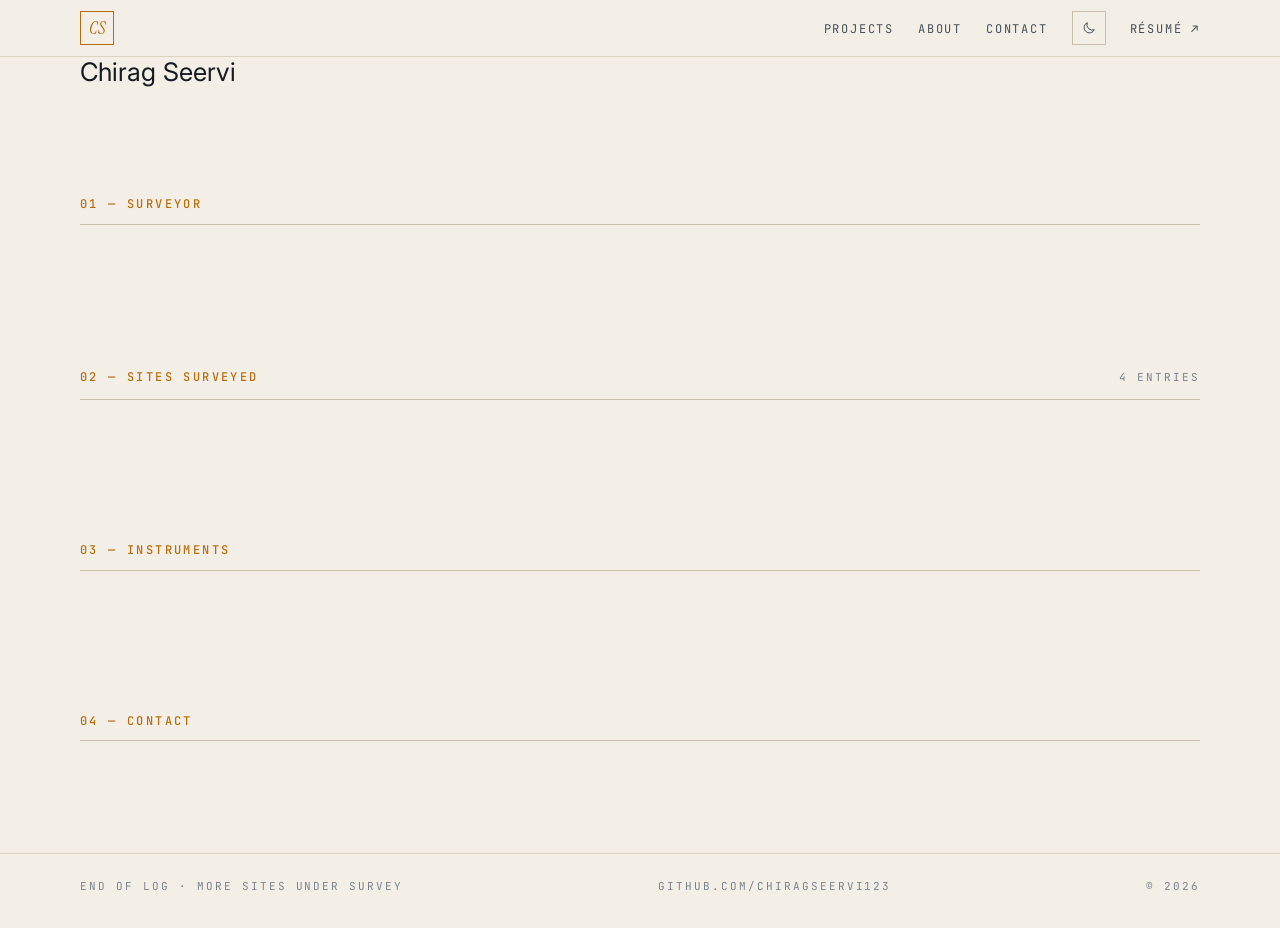
==== index.html @ 1f9a10a8 "Stage 1: skeleton, tokens, top bar and footer Folder structure, Survey Log colour tokens with light/" ====
<!doctype html>
<html lang="en">
<head>
  <meta charset="utf-8">
  <meta name="viewport" content="width=device-width, initial-scale=1">
  <title>Chirag Seervi — Survey Log</title>
  <meta name="description" content="Chirag Seervi, BTech CSE (Data Science) student in Jodhpur. Four projects in data, simulation and full-stack web.">

  <script>
    // Pick the theme before the page draws: saved choice, else the system setting.
    (function () {
      var theme = null;
      try { theme = localStorage.getItem("theme"); } catch (e) {}
      if (theme !== "light" && theme !== "dark") {
        theme = window.matchMedia("(prefers-color-scheme: light)").matches ? "light" : "dark";
      }
      document.documentElement.setAttribute("data-theme", theme);
      document.documentElement.classList.add("js");
    })();
  </script>

  <link rel="preconnect" href="https://fonts.googleapis.com">
  <link rel="preconnect" href="https://fonts.gstatic.com" crossorigin>
  <link rel="stylesheet" href="https://fonts.googleapis.com/css2?family=Instrument+Serif:ital@0;1&family=Inter:wght@400;500&family=JetBrains+Mono:wght@400;500&display=swap">
  <link rel="stylesheet" href="css/main.css">
</head>
<body id="top">
  <a class="skip-link" href="#main">Skip to content</a>

  <header class="topbar">
    <div class="wrap topbar-inner">
      <a class="monogram" href="#top" aria-label="Chirag Seervi, back to top">CS</a>
      <button class="menu-btn" type="button" aria-expanded="false" aria-controls="site-nav">Menu</button>
      <nav id="site-nav" class="site-nav" aria-label="Main">
        <ul>
          <li><a href="#projects">Projects</a></li>
          <li><a href="#about">About</a></li>
          <li><a href="#contact">Contact</a></li>
          <li>
            <button class="theme-toggle" type="button" aria-label="Switch theme">
              <svg class="icon-sun" viewBox="0 0 24 24" fill="none" stroke="currentColor" stroke-width="1.5" aria-hidden="true">
                <circle cx="12" cy="12" r="4"/>
                <path d="M12 2v2M12 20v2M2 12h2M20 12h2M4.9 4.9l1.4 1.4M17.7 17.7l1.4 1.4M4.9 19.1l1.4-1.4M17.7 6.3l1.4-1.4"/>
              </svg>
              <svg class="icon-moon" viewBox="0 0 24 24" fill="none" stroke="currentColor" stroke-width="1.5" aria-hidden="true">
                <path d="M20 14.5A8 8 0 0 1 9.5 4a8 8 0 1 0 10.5 10.5z"/>
              </svg>
            </button>
          </li>
          <li><a href="assets/resume_chirag.pdf">Résumé ↗</a></li>
        </ul>
      </nav>
    </div>
  </header>

  <main id="main">
    <section class="hero" aria-label="Introduction">
      <div class="wrap">
        <h1>Chirag Seervi</h1>
      </div>
    </section>

    <section id="about" class="section">
      <div class="wrap">
        <div class="section-head"><h2>01 — Surveyor</h2></div>
      </div>
    </section>

    <section id="projects" class="section">
      <div class="wrap">
        <div class="section-head"><h2>02 — Sites Surveyed</h2><span class="label">4 entries</span></div>
      </div>
    </section>

    <section id="skills" class="section">
      <div class="wrap">
        <div class="section-head"><h2>03 — Instruments</h2></div>
      </div>
    </section>

    <section id="contact" class="section">
      <div class="wrap">
        <div class="section-head"><h2>04 — Contact</h2></div>
      </div>
    </section>
  </main>

  <footer class="site-footer">
    <div class="wrap footer-inner">
      <span class="label">End of log · More sites under survey</span>
      <a class="label" href="https://github.com/ChiragSeervi123">github.com/ChiragSeervi123</a>
      <span class="label">© <span class="year">2026</span></span>
    </div>
  </footer>

  <script src="js/main.js"></script>
</body>
</html>
---- css/main.css ----
/* =========================================================
   Portfolio — Chirag Seervi
   "Survey Log" theme. One stylesheet for every page.
   ========================================================= */

/* ---------- 1. Tokens ---------- */

/* Dark is the default theme. */
:root {
  --bg:        #0a0e13;
  --surface:   #0d1218;
  --surface-2: #121a23;
  --line:      #1d2733;
  --line-2:    #253140;
  --text:      #f2ede4;
  --text-2:    #a9b4c0;
  --muted:     #5b6b7c;
  --accent:    #e8a33d;   /* amber */
  --ok:        #5fd38d;   /* status green, used sparingly */
  --todo:      #c2410c;   /* placeholder outline colour */

  --serif: "Instrument Serif", Georgia, serif;
  --sans:  "Inter", system-ui, -apple-system, "Segoe UI", sans-serif;
  --mono:  "JetBrains Mono", ui-monospace, Consolas, monospace;

  --max:     1120px;  /* widest content */
  --column:  760px;   /* reading column on case-study pages */
  --gutter:  16px;    /* side padding on phones */
  --section: 64px;    /* space between sections on phones */
  --bar-h:   56px;    /* height of the top bar */

  --fast: 150ms ease-out;
  --slow: 300ms ease-out;
}

[data-theme="light"] {
  --bg:        #f4efe6;
  --surface:   #fbf8f2;
  --surface-2: #efe8dc;
  --line:      #ddd3c3;
  --line-2:    #cbbfac;
  --text:      #161b21;
  --text-2:    #46505b;
  --muted:     #7a838d;
  --accent:    #b86e0f;
  --ok:        #1f8a4c;
  --todo:      #c2410c;
}

/* With JavaScript off there is no data-theme attribute,
   so follow the system setting instead. */
@media (prefers-color-scheme: light) {
  :root:not([data-theme]) {
    --bg:        #f4efe6;
    --surface:   #fbf8f2;
    --surface-2: #efe8dc;
    --line:      #ddd3c3;
    --line-2:    #cbbfac;
    --text:      #161b21;
    --text-2:    #46505b;
    --muted:     #7a838d;
    --accent:    #b86e0f;
    --ok:        #1f8a4c;
  }
}

@media (min-width: 720px) {
  :root {
    --gutter:  24px;
    --section: 112px;
  }
}

/* ---------- 2. Base ---------- */

*,
*::before,
*::after {
  box-sizing: border-box;
}

html {
  scroll-behavior: smooth;
  scroll-padding-top: calc(var(--bar-h) + 16px); /* anchors land below the sticky bar */
  -webkit-text-size-adjust: 100%;
}

body {
  margin: 0;
  background: var(--bg);
  color: var(--text);
  font-family: var(--sans);
  font-size: 16px;
  line-height: 1.6;
  overflow-x: hidden;
}

@media (min-width: 720px) {
  body { font-size: 17px; }
}

img,
svg {
  max-width: 100%;
}

h1, h2, h3 {
  margin: 0;
  font-weight: 400;
  line-height: 1.15;
}

p {
  margin: 0 0 1em;
}

a {
  color: var(--text);
  text-decoration-color: var(--accent);
  text-underline-offset: 3px;
  transition: color var(--fast);
}

a:hover {
  color: var(--accent);
}

button {
  font: inherit;
  color: inherit;
  cursor: pointer;
}

/* One visible amber focus ring for everything you can Tab to. */
:focus-visible {
  outline: 2px solid var(--accent);
  outline-offset: 3px;
}

.skip-link {
  position: absolute;
  left: var(--gutter);
  top: -100px;
  z-index: 100;
  padding: 8px 12px;
  background: var(--accent);
  color: var(--bg);
  font-family: var(--mono);
  font-size: 12px;
  text-transform: uppercase;
  letter-spacing: 0.15em;
  text-decoration: none;
}

.skip-link:focus {
  top: 8px;
}

.wrap {
  max-width: calc(var(--max) + 2 * var(--gutter));
  margin: 0 auto;
  padding: 0 var(--gutter);
}

/* Small uppercase mono text used for labels, numbers and tech lines. */
.label {
  font-family: var(--mono);
  font-size: 11px;
  font-weight: 400;
  text-transform: uppercase;
  letter-spacing: 0.18em;
  color: var(--muted);
}

/* ---------- 3. Sections ---------- */

.section {
  padding: var(--section) 0 0;
}

.section-head {
  display: flex;
  justify-content: space-between;
  align-items: baseline;
  gap: 16px;
  margin-bottom: 32px;
  padding-bottom: 12px;
  border-bottom: 1px solid var(--line-2);
}

.section-head h2 {
  font-family: var(--mono);
  font-size: 12px;
  font-weight: 500;
  text-transform: uppercase;
  letter-spacing: 0.2em;
  color: var(--accent);
}

/* ---------- 4. Top bar ---------- */

.topbar {
  position: sticky;
  top: 0;
  z-index: 50;
  background: var(--bg);
  border-bottom: 1px solid var(--line);
}

.topbar-inner {
  display: flex;
  align-items: center;
  justify-content: space-between;
  height: var(--bar-h);
}

.monogram {
  display: inline-grid;
  place-items: center;
  width: 34px;
  height: 34px;
  border: 1px solid var(--accent);
  font-family: var(--serif);
  font-style: italic;
  font-size: 18px;
  color: var(--accent);
  text-decoration: none;
}

.site-nav ul {
  display: flex;
  align-items: center;
  gap: 24px;
  margin: 0;
  padding: 0;
  list-style: none;
}

.site-nav a {
  font-family: var(--mono);
  font-size: 12px;
  text-transform: uppercase;
  letter-spacing: 0.15em;
  color: var(--text-2);
  text-decoration: none;
}

.site-nav a:hover,
.site-nav a.is-active {
  color: var(--accent);
}

.theme-toggle {
  display: grid;
  place-items: center;
  width: 34px;
  height: 34px;
  padding: 0;
  background: none;
  border: 1px solid var(--line-2);
  color: var(--text-2);
  transition: border-color var(--fast), color var(--fast);
}

.theme-toggle:hover {
  border-color: var(--accent);
  color: var(--accent);
}

.theme-toggle svg {
  width: 16px;
  height: 16px;
}

/* Show the sun in dark mode (click for light) and the moon in light mode. */
.icon-moon,
[data-theme="light"] .icon-sun {
  display: none;
}

[data-theme="light"] .icon-moon {
  display: block;
}

/* The toggle needs JavaScript, so hide it when JavaScript is off. */
html:not(.js) .theme-toggle {
  display: none;
}

.menu-btn {
  display: none;
  padding: 6px 12px;
  background: none;
  border: 1px solid var(--line-2);
  font-family: var(--mono);
  font-size: 12px;
  text-transform: uppercase;
  letter-spacing: 0.15em;
}

/* Below 720px the nav collapses behind the menu button (only when JS can open it). */
@media (max-width: 719px) {
  .js .menu-btn {
    display: block;
  }

  .js .site-nav {
    display: none;
    position: absolute;
    top: var(--bar-h);
    left: 0;
    right: 0;
    background: var(--bg);
    border-bottom: 1px solid var(--line-2);
  }

  .js .site-nav.is-open {
    display: block;
  }

  .js .site-nav ul {
    flex-direction: column;
    align-items: flex-start;
    gap: 0;
    padding: 8px var(--gutter) 16px;
  }

  .js .site-nav li {
    width: 100%;
    padding: 10px 0;
    border-bottom: 1px solid var(--line);
  }

  .js .site-nav li:last-child {
    border-bottom: 0;
  }

  /* Without JS the links simply wrap onto the bar. */
  html:not(.js) .topbar-inner {
    height: auto;
    flex-wrap: wrap;
    gap: 8px;
    padding-top: 10px;
    padding-bottom: 10px;
  }

  html:not(.js) .site-nav ul {
    flex-wrap: wrap;
    gap: 8px 16px;
  }
}

/* ---------- 5. Footer ---------- */

.site-footer {
  margin-top: var(--section);
  border-top: 1px solid var(--line);
}

.footer-inner {
  display: flex;
  flex-wrap: wrap;
  justify-content: space-between;
  gap: 8px 24px;
  padding-top: 24px;
  padding-bottom: 32px;
}

.footer-inner a {
  text-decoration: none;
}

.footer-inner a:hover {
  color: var(--accent);
}
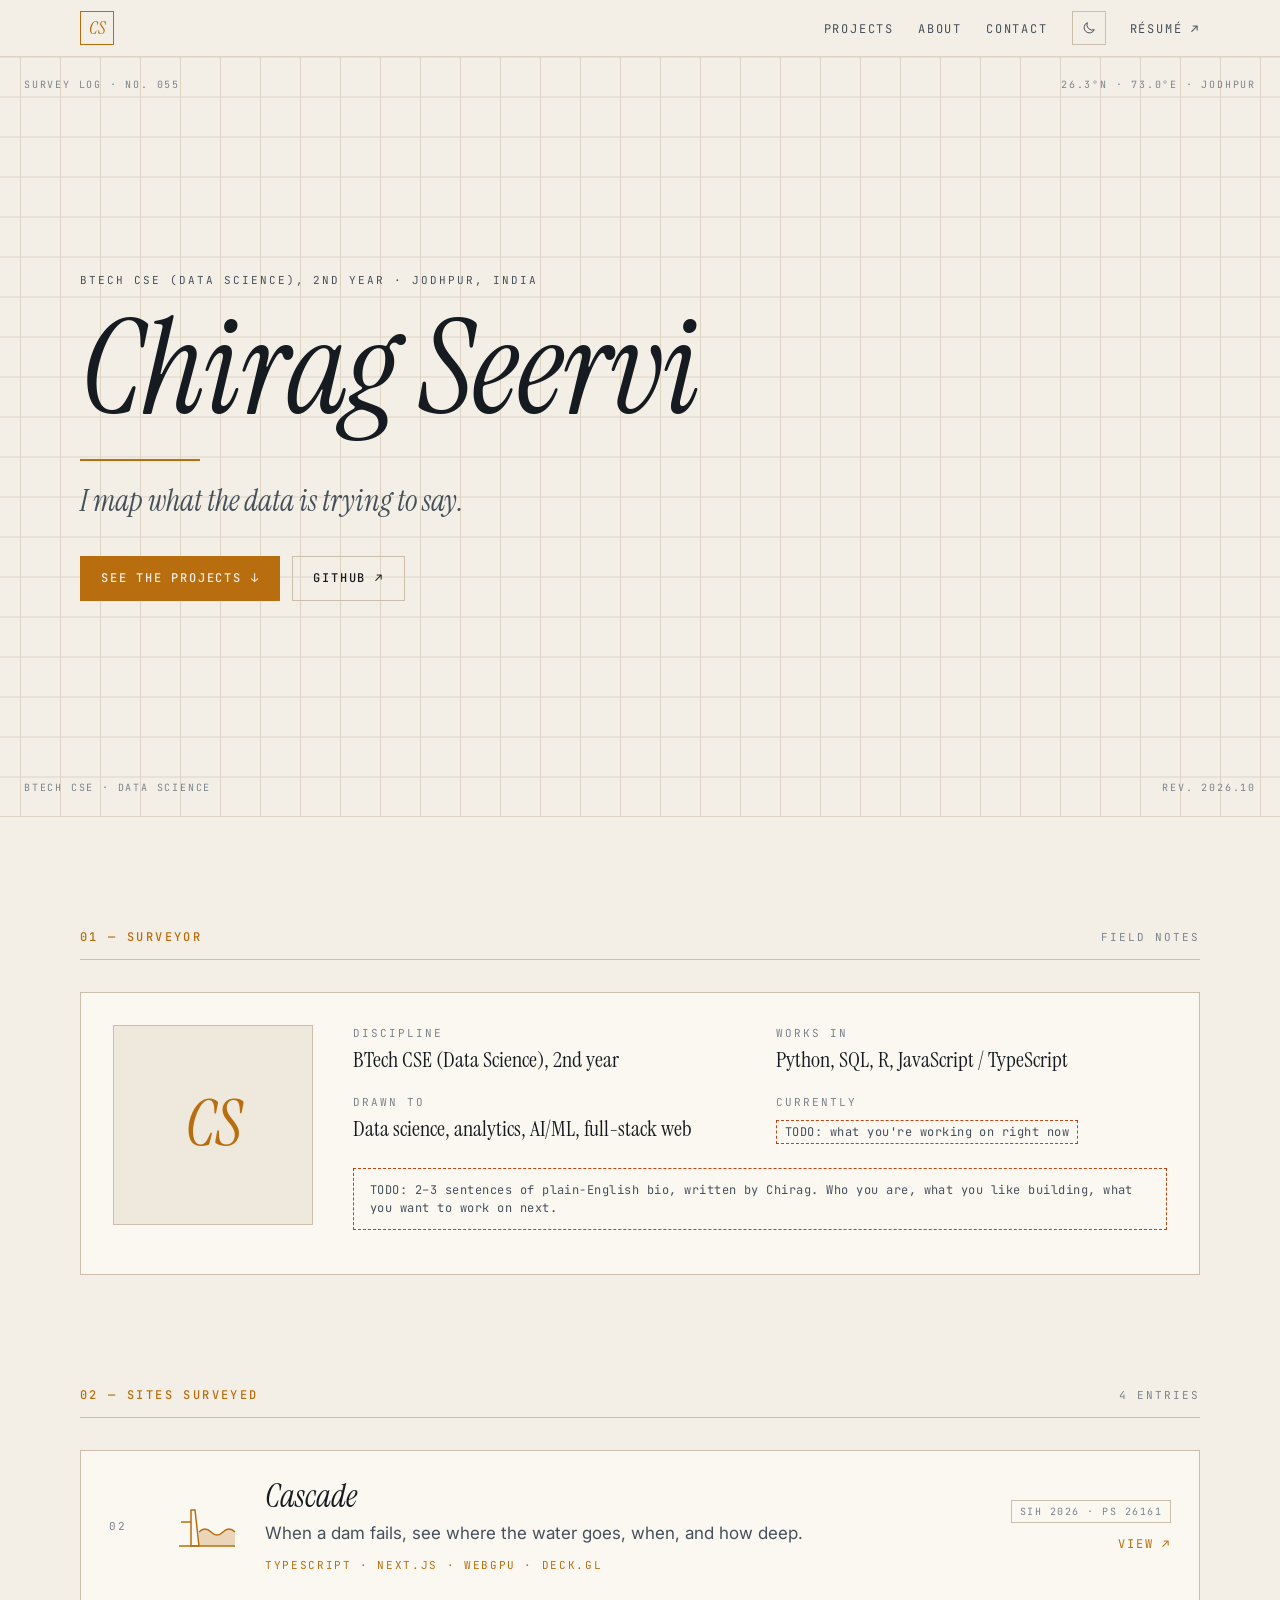
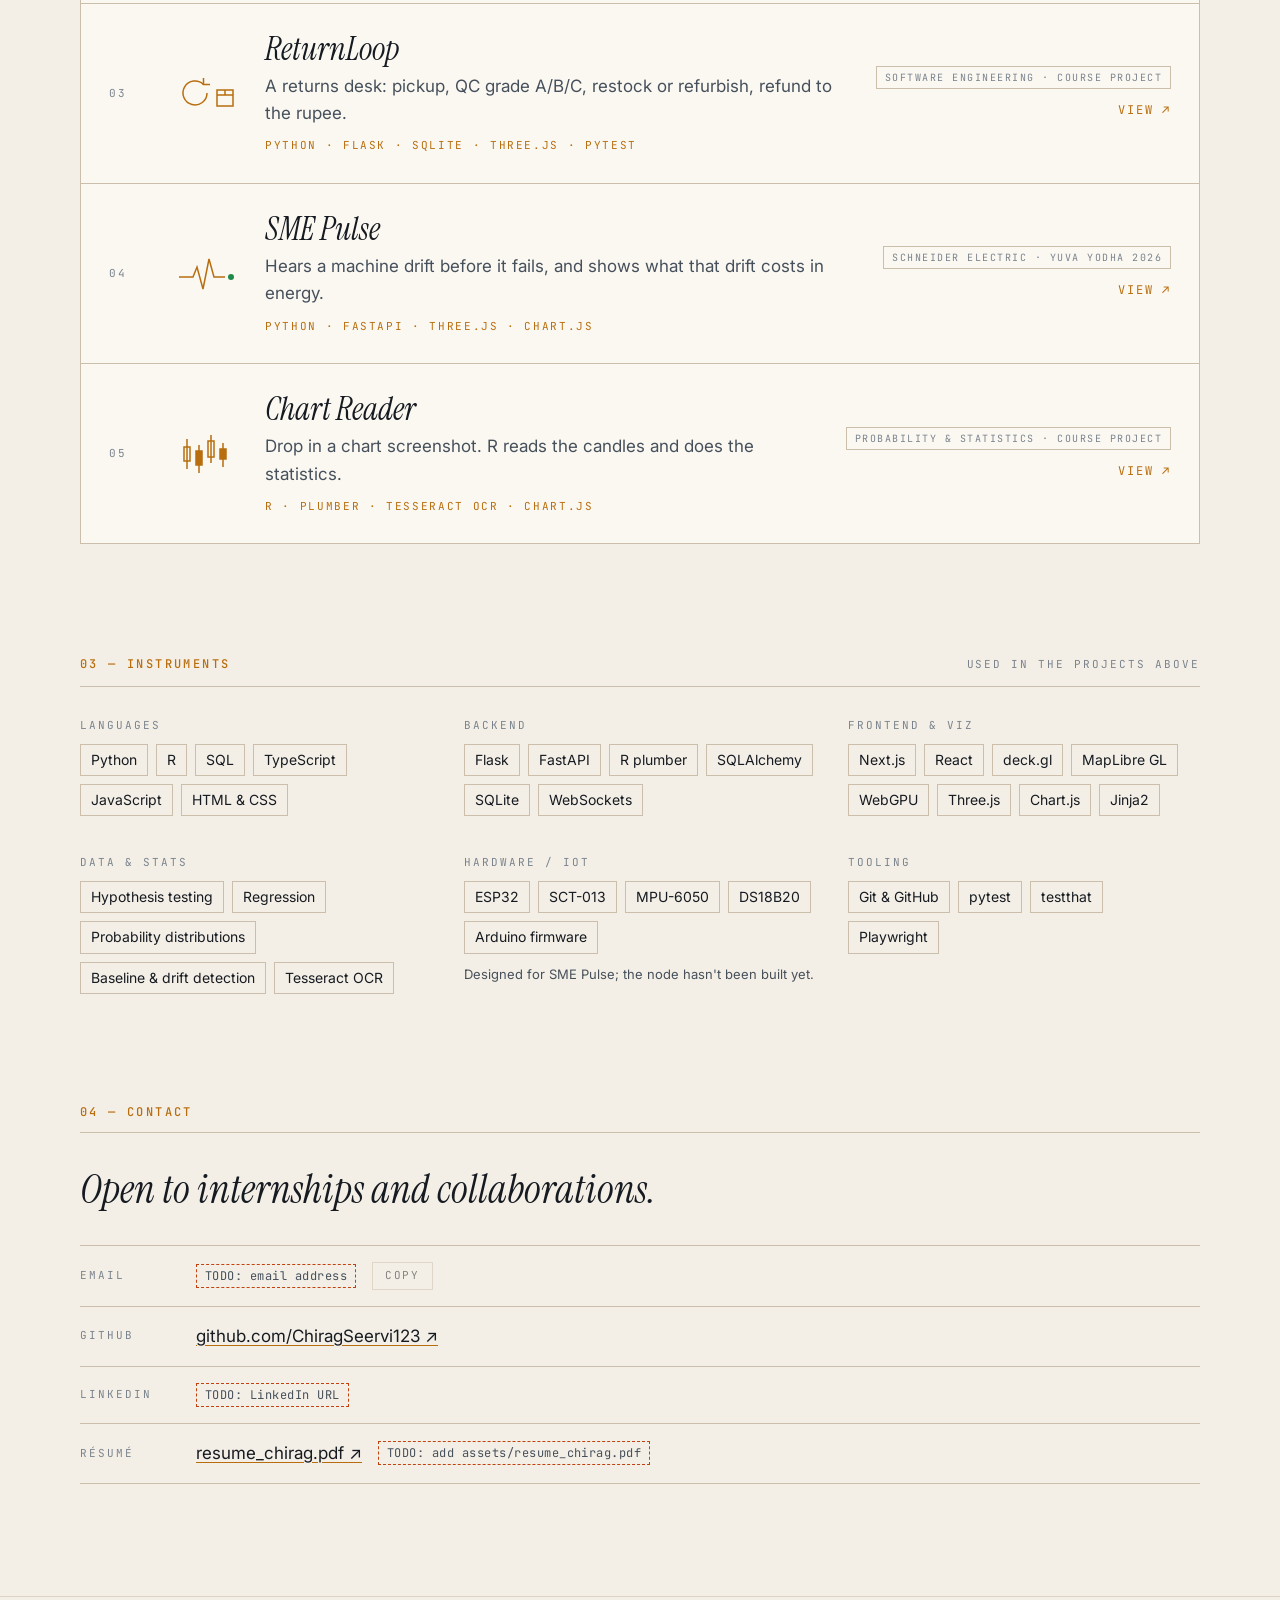
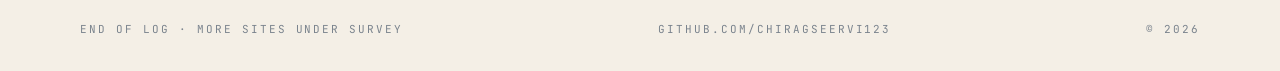
==== commit 308c1b02: "Stage 2: home page content Static hero with corner labels, field-notes About card, four project card" ====
--- a/index.html
+++ b/index.html
@@ -54,33 +54,247 @@
   </header>
 
   <main id="main">
-    <section class="hero" aria-label="Introduction">
-      <div class="wrap">
-        <h1>Chirag Seervi</h1>
-      </div>
-    </section>
-
+    <!-- ===== Hero ===== -->
+    <section class="hero" aria-labelledby="hero-name">
+      <span class="hero-corner hero-tl label" aria-hidden="true">Survey log · No. 055</span>
+      <span class="hero-corner hero-tr label" aria-hidden="true">26.3°N · 73.0°E · Jodhpur</span>
+      <span class="hero-corner hero-bl label" aria-hidden="true">BTech CSE · Data Science</span>
+      <span class="hero-corner hero-br label" aria-hidden="true">Rev. 2026.10</span>
+
+      <div class="wrap hero-inner">
+        <p class="hero-role">BTech CSE (Data Science), 2nd year · Jodhpur, India</p>
+        <h1 id="hero-name" class="hero-name">Chirag Seervi</h1>
+        <span class="hero-rule" aria-hidden="true"></span>
+        <p class="hero-tagline">I map what the data is trying to say.</p>
+        <div class="hero-actions">
+          <a class="btn btn-primary" href="#projects">See the projects ↓</a>
+          <a class="btn btn-ghost" href="https://github.com/ChiragSeervi123">GitHub ↗</a>
+        </div>
+      </div>
+    </section>
+
+    <!-- ===== 01 About ===== -->
     <section id="about" class="section">
       <div class="wrap">
-        <div class="section-head"><h2>01 — Surveyor</h2></div>
-      </div>
-    </section>
-
+        <div class="section-head"><h2>01 — Surveyor</h2><span class="label">Field notes</span></div>
+
+        <div class="fieldnotes">
+          <div class="portrait">
+            <!-- To use a photo: save it as assets/photo.jpg and replace the line below with
+                 <img src="assets/photo.jpg" alt="Chirag Seervi" width="400" height="400"> -->
+            <span class="portrait-mono" aria-hidden="true">CS</span>
+          </div>
+
+          <div class="fieldnotes-body">
+            <dl class="fields">
+              <div class="field">
+                <dt class="label">Discipline</dt>
+                <dd>BTech CSE (Data Science), 2nd year</dd>
+              </div>
+              <div class="field">
+                <dt class="label">Works in</dt>
+                <dd>Python, SQL, R, JavaScript / TypeScript</dd>
+              </div>
+              <div class="field">
+                <dt class="label">Drawn to</dt>
+                <dd>Data science, analytics, AI/ML, full-stack web</dd>
+              </div>
+              <div class="field">
+                <dt class="label">Currently</dt>
+                <dd><span class="todo" data-todo="home: currently">TODO: what you're working on right now</span></dd>
+              </div>
+            </dl>
+
+            <p class="todo todo-block" data-todo="home: bio">TODO: 2–3 sentences of plain-English bio, written by Chirag. Who you are, what you like building, what you want to work on next.</p>
+          </div>
+        </div>
+      </div>
+    </section>
+
+    <!-- ===== 02 Projects ===== -->
     <section id="projects" class="section">
       <div class="wrap">
         <div class="section-head"><h2>02 — Sites Surveyed</h2><span class="label">4 entries</span></div>
-      </div>
-    </section>
-
+
+        <ol class="cards">
+          <li>
+            <a class="card" href="projects/cascade.html">
+              <span class="card-no label">02</span>
+              <span class="card-glyph" aria-hidden="true">
+                <!-- Dam wall with water flowing right -->
+                <svg viewBox="0 0 60 50" fill="none" stroke="currentColor" stroke-width="1.5">
+                  <path class="draw" pathLength="1" d="M4 20 H14"/>
+                  <path class="draw" pathLength="1" d="M14 8 L18 8 L22 44 L14 44 Z"/>
+                  <path class="water" d="M22 30 Q28 24 34 30 T46 30 T58 30 V44 H22 Z"/>
+                  <path class="draw" pathLength="1" d="M22 30 Q28 24 34 30 T46 30 T58 30"/>
+                  <path class="draw" pathLength="1" d="M2 44 H58"/>
+                </svg>
+              </span>
+              <span class="card-body">
+                <h3 class="card-name">Cascade</h3>
+                <span class="card-line">When a dam fails, see where the water goes, when, and how deep.</span>
+                <span class="card-tech">TypeScript · Next.js · WebGPU · deck.gl</span>
+              </span>
+              <span class="card-meta">
+                <span class="badge">SIH 2026 · PS 26161</span>
+                <span class="card-view">View <span class="arrow">↗</span></span>
+              </span>
+            </a>
+          </li>
+
+          <li>
+            <a class="card" href="projects/returnloop.html">
+              <span class="card-no label">03</span>
+              <span class="card-glyph" aria-hidden="true">
+                <!-- Circular return arrow next to a small box -->
+                <svg viewBox="0 0 60 50" fill="none" stroke="currentColor" stroke-width="1.5">
+                  <path class="draw" pathLength="1" d="M30 25 A12 12 0 1 1 26.5 16.5"/>
+                  <path class="draw" pathLength="1" d="M26.5 10 V16.5 H33"/>
+                  <path class="draw" pathLength="1" d="M40 22 H56 V38 H40 Z"/>
+                  <path class="draw" pathLength="1" d="M40 27 H56 M48 22 V27"/>
+                </svg>
+              </span>
+              <span class="card-body">
+                <h3 class="card-name">ReturnLoop</h3>
+                <span class="card-line">A returns desk: pickup, QC grade A/B/C, restock or refurbish, refund to the rupee.</span>
+                <span class="card-tech">Python · Flask · SQLite · Three.js · pytest</span>
+              </span>
+              <span class="card-meta">
+                <span class="badge">Software Engineering · Course project</span>
+                <span class="card-view">View <span class="arrow">↗</span></span>
+              </span>
+            </a>
+          </li>
+
+          <li>
+            <a class="card" href="projects/sme-pulse.html">
+              <span class="card-no label">04</span>
+              <span class="card-glyph" aria-hidden="true">
+                <!-- Heartbeat line with a small green dot -->
+                <svg viewBox="0 0 60 50" fill="none" stroke="currentColor" stroke-width="1.5">
+                  <path class="draw" pathLength="1" d="M2 28 H16 L20 18 L26 40 L32 10 L37 28 H48"/>
+                  <circle class="dot-ok" cx="54" cy="28" r="3"/>
+                </svg>
+              </span>
+              <span class="card-body">
+                <h3 class="card-name">SME Pulse</h3>
+                <span class="card-line">Hears a machine drift before it fails, and shows what that drift costs in energy.</span>
+                <span class="card-tech">Python · FastAPI · Three.js · Chart.js</span>
+              </span>
+              <span class="card-meta">
+                <span class="badge">Schneider Electric · Yuva Yodha 2026</span>
+                <span class="card-view">View <span class="arrow">↗</span></span>
+              </span>
+            </a>
+          </li>
+
+          <li>
+            <a class="card" href="projects/chart-reader.html">
+              <span class="card-no label">05</span>
+              <span class="card-glyph" aria-hidden="true">
+                <!-- A row of candlesticks -->
+                <svg viewBox="0 0 60 50" fill="none" stroke="currentColor" stroke-width="1.5">
+                  <path class="draw" pathLength="1" d="M10 10 V40 M22 16 V44 M34 6 V34 M46 14 V38"/>
+                  <rect x="7" y="18" width="6" height="14"/>
+                  <rect class="candle-up" x="19" y="22" width="6" height="14"/>
+                  <rect x="31" y="12" width="6" height="16"/>
+                  <rect class="candle-up" x="43" y="20" width="6" height="10"/>
+                </svg>
+              </span>
+              <span class="card-body">
+                <h3 class="card-name">Chart Reader</h3>
+                <span class="card-line">Drop in a chart screenshot. R reads the candles and does the statistics.</span>
+                <span class="card-tech">R · plumber · Tesseract OCR · Chart.js</span>
+              </span>
+              <span class="card-meta">
+                <span class="badge">Probability &amp; Statistics · Course project</span>
+                <span class="card-view">View <span class="arrow">↗</span></span>
+              </span>
+            </a>
+          </li>
+        </ol>
+      </div>
+    </section>
+
+    <!-- ===== 03 Skills ===== -->
+    <!-- Only tools used in the four projects, plus the languages Chirag works in. -->
     <section id="skills" class="section">
       <div class="wrap">
-        <div class="section-head"><h2>03 — Instruments</h2></div>
-      </div>
-    </section>
-
+        <div class="section-head"><h2>03 — Instruments</h2><span class="label">Used in the projects above</span></div>
+
+        <div class="skills">
+          <div class="skill-group">
+            <h3 class="label">Languages</h3>
+            <ul class="tags">
+              <li>Python</li><li>R</li><li>SQL</li><li>TypeScript</li><li>JavaScript</li><li>HTML &amp; CSS</li>
+            </ul>
+          </div>
+          <div class="skill-group">
+            <h3 class="label">Backend</h3>
+            <ul class="tags">
+              <li>Flask</li><li>FastAPI</li><li>R plumber</li><li>SQLAlchemy</li><li>SQLite</li><li>WebSockets</li>
+            </ul>
+          </div>
+          <div class="skill-group">
+            <h3 class="label">Frontend &amp; Viz</h3>
+            <ul class="tags">
+              <li>Next.js</li><li>React</li><li>deck.gl</li><li>MapLibre GL</li><li>WebGPU</li><li>Three.js</li><li>Chart.js</li><li>Jinja2</li>
+            </ul>
+          </div>
+          <div class="skill-group">
+            <h3 class="label">Data &amp; Stats</h3>
+            <ul class="tags">
+              <li>Hypothesis testing</li><li>Regression</li><li>Probability distributions</li><li>Baseline &amp; drift detection</li><li>Tesseract OCR</li>
+            </ul>
+          </div>
+          <div class="skill-group">
+            <h3 class="label">Hardware / IoT</h3>
+            <ul class="tags">
+              <li>ESP32</li><li>SCT-013</li><li>MPU-6050</li><li>DS18B20</li><li>Arduino firmware</li>
+            </ul>
+            <p class="skill-note">Designed for SME Pulse; the node hasn't been built yet.</p>
+          </div>
+          <div class="skill-group">
+            <h3 class="label">Tooling</h3>
+            <ul class="tags">
+              <li>Git &amp; GitHub</li><li>pytest</li><li>testthat</li><li>Playwright</li>
+            </ul>
+          </div>
+        </div>
+      </div>
+    </section>
+
+    <!-- ===== 04 Contact ===== -->
     <section id="contact" class="section">
       <div class="wrap">
         <div class="section-head"><h2>04 — Contact</h2></div>
+
+        <p class="contact-lead">Open to internships and collaborations.</p>
+
+        <ul class="contact-list">
+          <li>
+            <span class="label">Email</span>
+            <!-- When the email is ready: replace the TODO span with
+                 <a href="mailto:you@example.com">you@example.com</a>,
+                 put the same address in data-copy and remove "disabled". -->
+            <span class="todo" data-todo="home: email">TODO: email address</span>
+            <button class="btn-copy" type="button" data-copy="" disabled>Copy</button>
+            <span class="copy-status" role="status" aria-live="polite"></span>
+          </li>
+          <li>
+            <span class="label">GitHub</span>
+            <a href="https://github.com/ChiragSeervi123">github.com/ChiragSeervi123 ↗</a>
+          </li>
+          <li>
+            <span class="label">LinkedIn</span>
+            <span class="todo" data-todo="home: LinkedIn">TODO: LinkedIn URL</span>
+          </li>
+          <li>
+            <span class="label">Résumé</span>
+            <a href="assets/resume_chirag.pdf">resume_chirag.pdf ↗</a>
+            <span class="todo" data-todo="home: résumé PDF">TODO: add assets/resume_chirag.pdf</span>
+          </li>
+        </ul>
       </div>
     </section>
   </main>
--- a/css/main.css
+++ b/css/main.css
@@ -373,3 +373,446 @@
 .footer-inner a:hover {
   color: var(--accent);
 }
+
+/* ---------- 6. Buttons, badges, placeholders ---------- */
+
+.btn {
+  display: inline-block;
+  padding: 12px 20px;
+  border: 1px solid var(--accent);
+  font-family: var(--mono);
+  font-size: 12px;
+  font-weight: 500;
+  text-transform: uppercase;
+  letter-spacing: 0.15em;
+  text-decoration: none;
+  transition: background-color var(--fast), color var(--fast), border-color var(--fast);
+}
+
+.btn-primary {
+  background: var(--accent);
+  color: var(--bg);
+}
+
+.btn-primary:hover {
+  background: transparent;
+  color: var(--accent);
+}
+
+.btn-ghost {
+  color: var(--text);
+  border-color: var(--line-2);
+}
+
+.btn-ghost:hover {
+  border-color: var(--accent);
+}
+
+.badge {
+  display: inline-block;
+  padding: 3px 8px;
+  border: 1px solid var(--line-2);
+  font-family: var(--mono);
+  font-size: 10px;
+  text-transform: uppercase;
+  letter-spacing: 0.15em;
+  line-height: 1.5;
+  color: var(--muted);
+}
+
+/* Anything Chirag still has to fill in. Search the code for data-todo to find them all. */
+.todo {
+  display: inline-block;
+  padding: 2px 8px;
+  border: 1px dashed var(--todo);
+  font-family: var(--mono);
+  font-size: 12px;
+  font-style: normal;
+  letter-spacing: 0.04em;
+  line-height: 1.5;
+  color: var(--text-2);
+}
+
+.todo-block {
+  display: block;
+  padding: 12px 16px;
+}
+
+/* ---------- 7. Hero ---------- */
+
+.hero {
+  position: relative;
+  display: flex;
+  align-items: center;
+  min-height: min(calc(100vh - var(--bar-h)), 760px);
+  padding: 88px 0;
+  overflow: hidden;
+  border-bottom: 1px solid var(--line);
+  /* A faint 40px survey grid, behind the hero only. */
+  background-image:
+    linear-gradient(var(--line) 1px, transparent 1px),
+    linear-gradient(90deg, var(--line) 1px, transparent 1px);
+  background-size: 40px 40px;
+  background-position: center center;
+}
+
+.hero-inner {
+  position: relative; /* sits above the canvas */
+  width: 100%;
+}
+
+.hero-corner {
+  position: absolute;
+  font-size: 10px;
+}
+
+.hero-tl { top: 20px; left: var(--gutter); }
+.hero-tr { top: 20px; right: var(--gutter); }
+.hero-bl { bottom: 20px; left: var(--gutter); }
+.hero-br { bottom: 20px; right: var(--gutter); }
+
+/* On small phones the corner labels stack on the left instead of sharing a row. */
+@media (max-width: 479px) {
+  .hero-tr { top: 40px; right: auto; left: var(--gutter); }
+  .hero-br { bottom: 40px; right: auto; left: var(--gutter); }
+}
+
+.hero-role {
+  margin-bottom: 16px;
+  font-family: var(--mono);
+  font-size: 11px;
+  text-transform: uppercase;
+  letter-spacing: 0.18em;
+  color: var(--text-2);
+}
+
+.hero-name {
+  font-family: var(--serif);
+  font-style: italic;
+  font-size: clamp(56px, 13vw, 132px);
+  line-height: 0.95;
+  letter-spacing: -0.01em;
+}
+
+.hero-rule {
+  display: block;
+  width: 120px;
+  height: 2px;
+  margin: 28px 0 20px;
+  background: var(--accent);
+}
+
+.hero-tagline {
+  max-width: 32ch;
+  font-family: var(--serif);
+  font-style: italic;
+  font-size: clamp(22px, 3.4vw, 30px);
+  line-height: 1.3;
+  color: var(--text-2);
+}
+
+.hero-actions {
+  display: flex;
+  flex-wrap: wrap;
+  gap: 12px;
+  margin-top: 36px;
+}
+
+/* ---------- 8. About: field-notes card ---------- */
+
+.fieldnotes {
+  display: grid;
+  gap: 24px;
+  padding: 24px;
+  border: 1px solid var(--line-2);
+  background: var(--surface);
+}
+
+@media (min-width: 720px) {
+  .fieldnotes {
+    grid-template-columns: 200px 1fr;
+    gap: 40px;
+    padding: 32px;
+  }
+}
+
+.portrait {
+  display: grid;
+  place-items: center;
+  width: 160px;
+  aspect-ratio: 1;
+  border: 1px solid var(--line-2);
+  background: var(--surface-2);
+}
+
+@media (min-width: 720px) {
+  .portrait { width: 100%; }
+}
+
+.portrait img {
+  display: block;
+  width: 100%;
+  height: 100%;
+  object-fit: cover;
+}
+
+.portrait-mono {
+  font-family: var(--serif);
+  font-style: italic;
+  font-size: 64px;
+  color: var(--accent);
+}
+
+/* Field: mono label on top, serif value below. */
+.fields {
+  display: grid;
+  gap: 20px 32px;
+  margin: 0 0 24px;
+}
+
+@media (min-width: 560px) {
+  .fields { grid-template-columns: 1fr 1fr; }
+}
+
+.field dt {
+  margin-bottom: 4px;
+}
+
+.field dd {
+  margin: 0;
+  font-family: var(--serif);
+  font-size: 22px;
+  line-height: 1.25;
+}
+
+/* ---------- 9. Project cards ---------- */
+
+.cards {
+  margin: 0;
+  padding: 0;
+  list-style: none;
+}
+
+.cards li + li {
+  margin-top: -1px; /* neighbouring borders overlap into a single line */
+}
+
+.card {
+  position: relative;
+  display: grid;
+  grid-template-columns: auto 60px 1fr;
+  grid-template-areas:
+    "no   glyph ."
+    "body body  body"
+    "meta meta  meta";
+  align-items: center;
+  gap: 16px;
+  padding: 20px;
+  border: 1px solid var(--line-2);
+  background: var(--surface);
+  color: var(--text);
+  text-decoration: none;
+  transition: border-color var(--slow);
+}
+
+@media (min-width: 860px) {
+  .card {
+    grid-template-columns: 40px 60px 1fr auto;
+    grid-template-areas: "no glyph body meta";
+    gap: 28px;
+    padding: 28px;
+  }
+}
+
+.card:hover,
+.card:focus-visible {
+  z-index: 1; /* keep the amber border on top of the neighbours */
+  border-color: var(--accent);
+  color: var(--text);
+}
+
+.card-no    { grid-area: no; }
+.card-glyph { grid-area: glyph; }
+.card-body  { grid-area: body; display: block; }
+.card-meta  { grid-area: meta; }
+
+.card-glyph {
+  display: block;
+  width: 60px;
+  height: 50px;
+  color: var(--accent);
+}
+
+.card-glyph svg {
+  display: block;
+  width: 60px;
+  height: 50px;
+}
+
+.card-glyph .water {
+  fill: var(--accent);
+  stroke: none;
+  opacity: 0.25;
+}
+
+.card-glyph .dot-ok {
+  fill: var(--ok);
+  stroke: none;
+}
+
+.card-glyph .candle-up {
+  fill: currentColor;
+}
+
+.card-name {
+  display: block;
+  font-family: var(--serif);
+  font-style: italic;
+  font-size: 32px;
+  line-height: 1.1;
+}
+
+.card-line {
+  display: block;
+  margin: 6px 0 10px;
+  color: var(--text-2);
+}
+
+.card-tech {
+  display: block;
+  font-family: var(--mono);
+  font-size: 11px;
+  text-transform: uppercase;
+  letter-spacing: 0.15em;
+  color: var(--accent);
+}
+
+.card-meta {
+  display: flex;
+  flex-wrap: wrap;
+  align-items: center;
+  justify-content: space-between;
+  gap: 12px 20px;
+}
+
+@media (min-width: 860px) {
+  .card-meta {
+    flex-direction: column;
+    align-items: flex-end;
+    text-align: right;
+  }
+}
+
+.card-view {
+  font-family: var(--mono);
+  font-size: 12px;
+  text-transform: uppercase;
+  letter-spacing: 0.15em;
+  color: var(--accent);
+  white-space: nowrap;
+}
+
+.card-view .arrow {
+  display: inline-block;
+  transition: transform var(--fast);
+}
+
+/* ---------- 10. Skills ---------- */
+
+.skills {
+  display: grid;
+  gap: 32px;
+}
+
+@media (min-width: 720px) {
+  .skills {
+    grid-template-columns: repeat(3, 1fr);
+    gap: 40px 32px;
+  }
+}
+
+.skill-group h3 {
+  margin-bottom: 12px;
+}
+
+.tags {
+  display: flex;
+  flex-wrap: wrap;
+  gap: 8px;
+  margin: 0;
+  padding: 0;
+  list-style: none;
+}
+
+.tags li {
+  padding: 4px 10px;
+  border: 1px solid var(--line-2);
+  font-size: 14px;
+  color: var(--text);
+}
+
+.skill-note {
+  margin: 10px 0 0;
+  font-size: 13px;
+  color: var(--text-2);
+}
+
+/* ---------- 11. Contact ---------- */
+
+.contact-lead {
+  margin-bottom: 32px;
+  font-family: var(--serif);
+  font-style: italic;
+  font-size: clamp(28px, 4vw, 40px);
+  line-height: 1.2;
+}
+
+.contact-list {
+  margin: 0;
+  padding: 0;
+  list-style: none;
+  border-top: 1px solid var(--line-2);
+}
+
+.contact-list li {
+  display: flex;
+  flex-wrap: wrap;
+  align-items: center;
+  gap: 8px 16px;
+  padding: 16px 0;
+  border-bottom: 1px solid var(--line-2);
+}
+
+.contact-list .label {
+  width: 100px;
+  flex-shrink: 0;
+}
+
+.btn-copy {
+  padding: 4px 12px;
+  background: none;
+  border: 1px solid var(--line-2);
+  font-family: var(--mono);
+  font-size: 11px;
+  text-transform: uppercase;
+  letter-spacing: 0.15em;
+  transition: border-color var(--fast), color var(--fast);
+}
+
+.btn-copy:hover:not(:disabled) {
+  border-color: var(--accent);
+  color: var(--accent);
+}
+
+.btn-copy:disabled {
+  cursor: not-allowed;
+  opacity: 0.5;
+}
+
+.copy-status {
+  font-family: var(--mono);
+  font-size: 11px;
+  text-transform: uppercase;
+  letter-spacing: 0.15em;
+  color: var(--ok);
+}
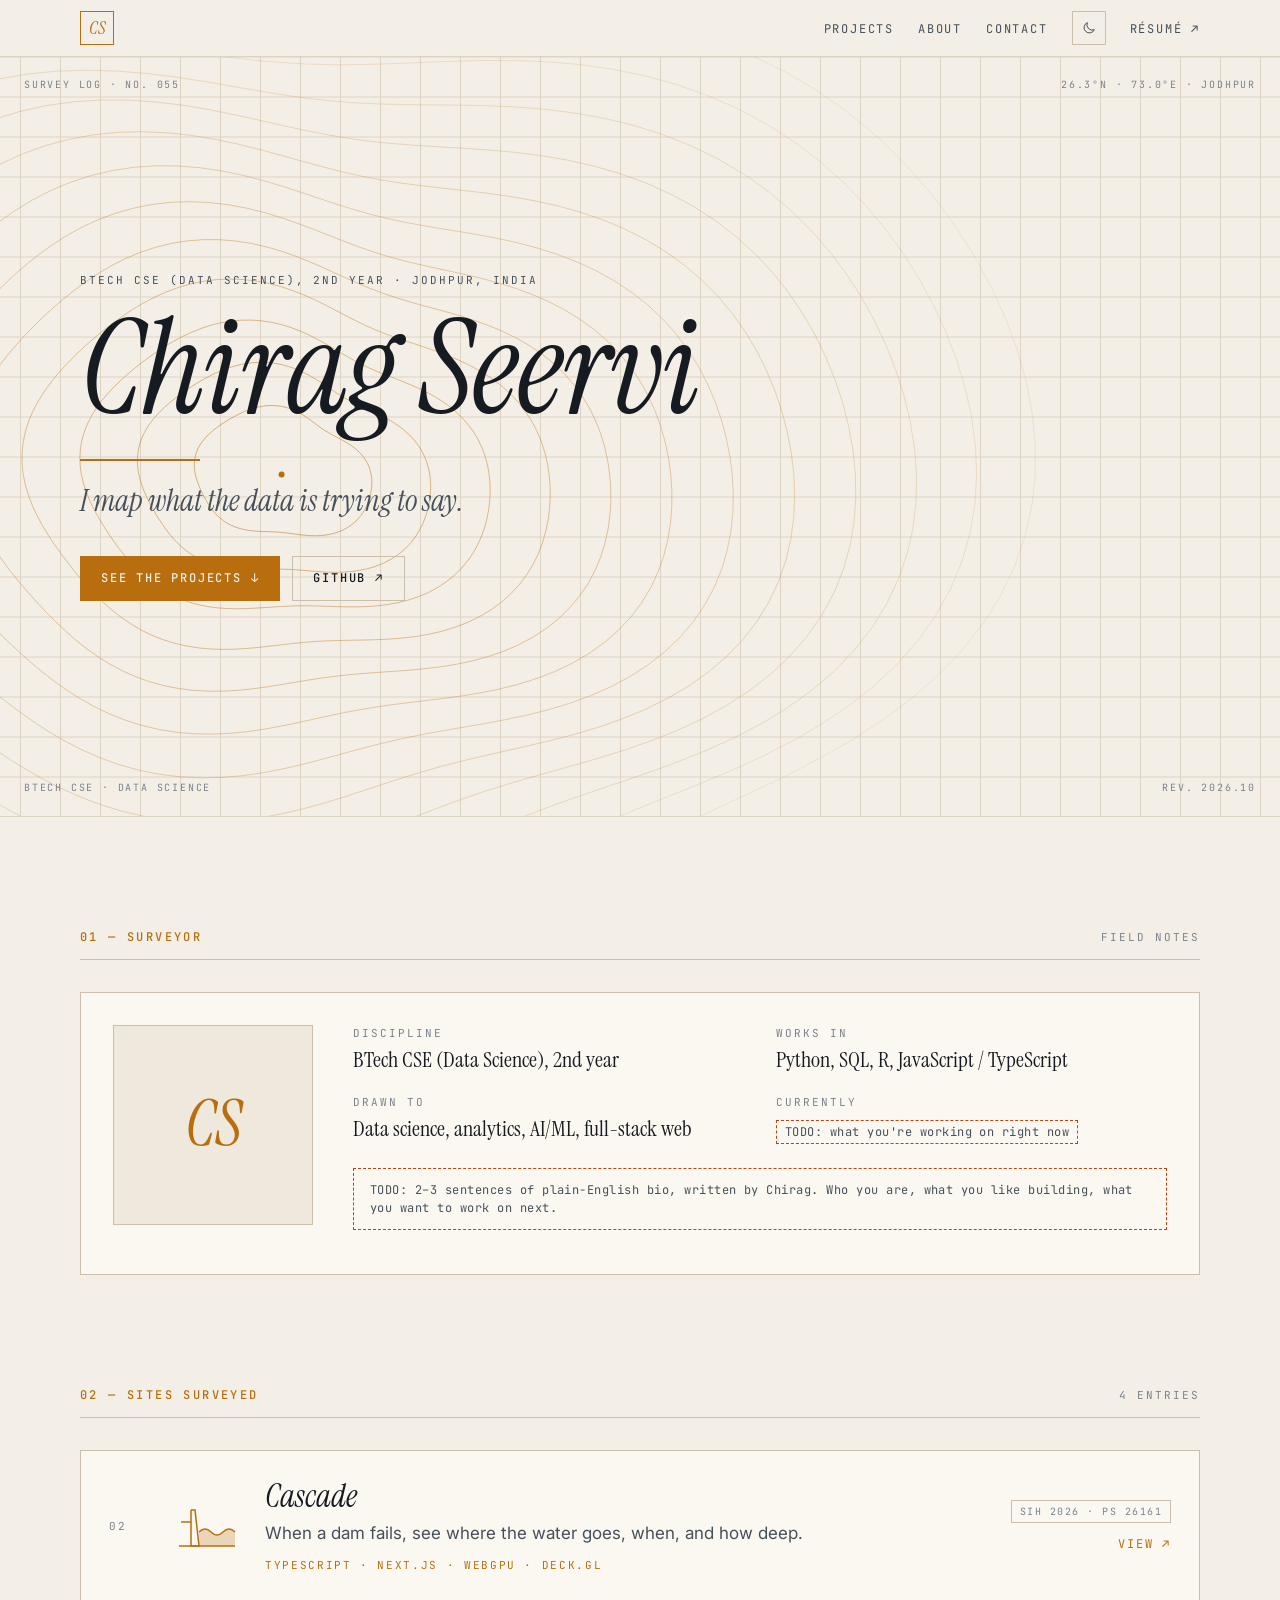
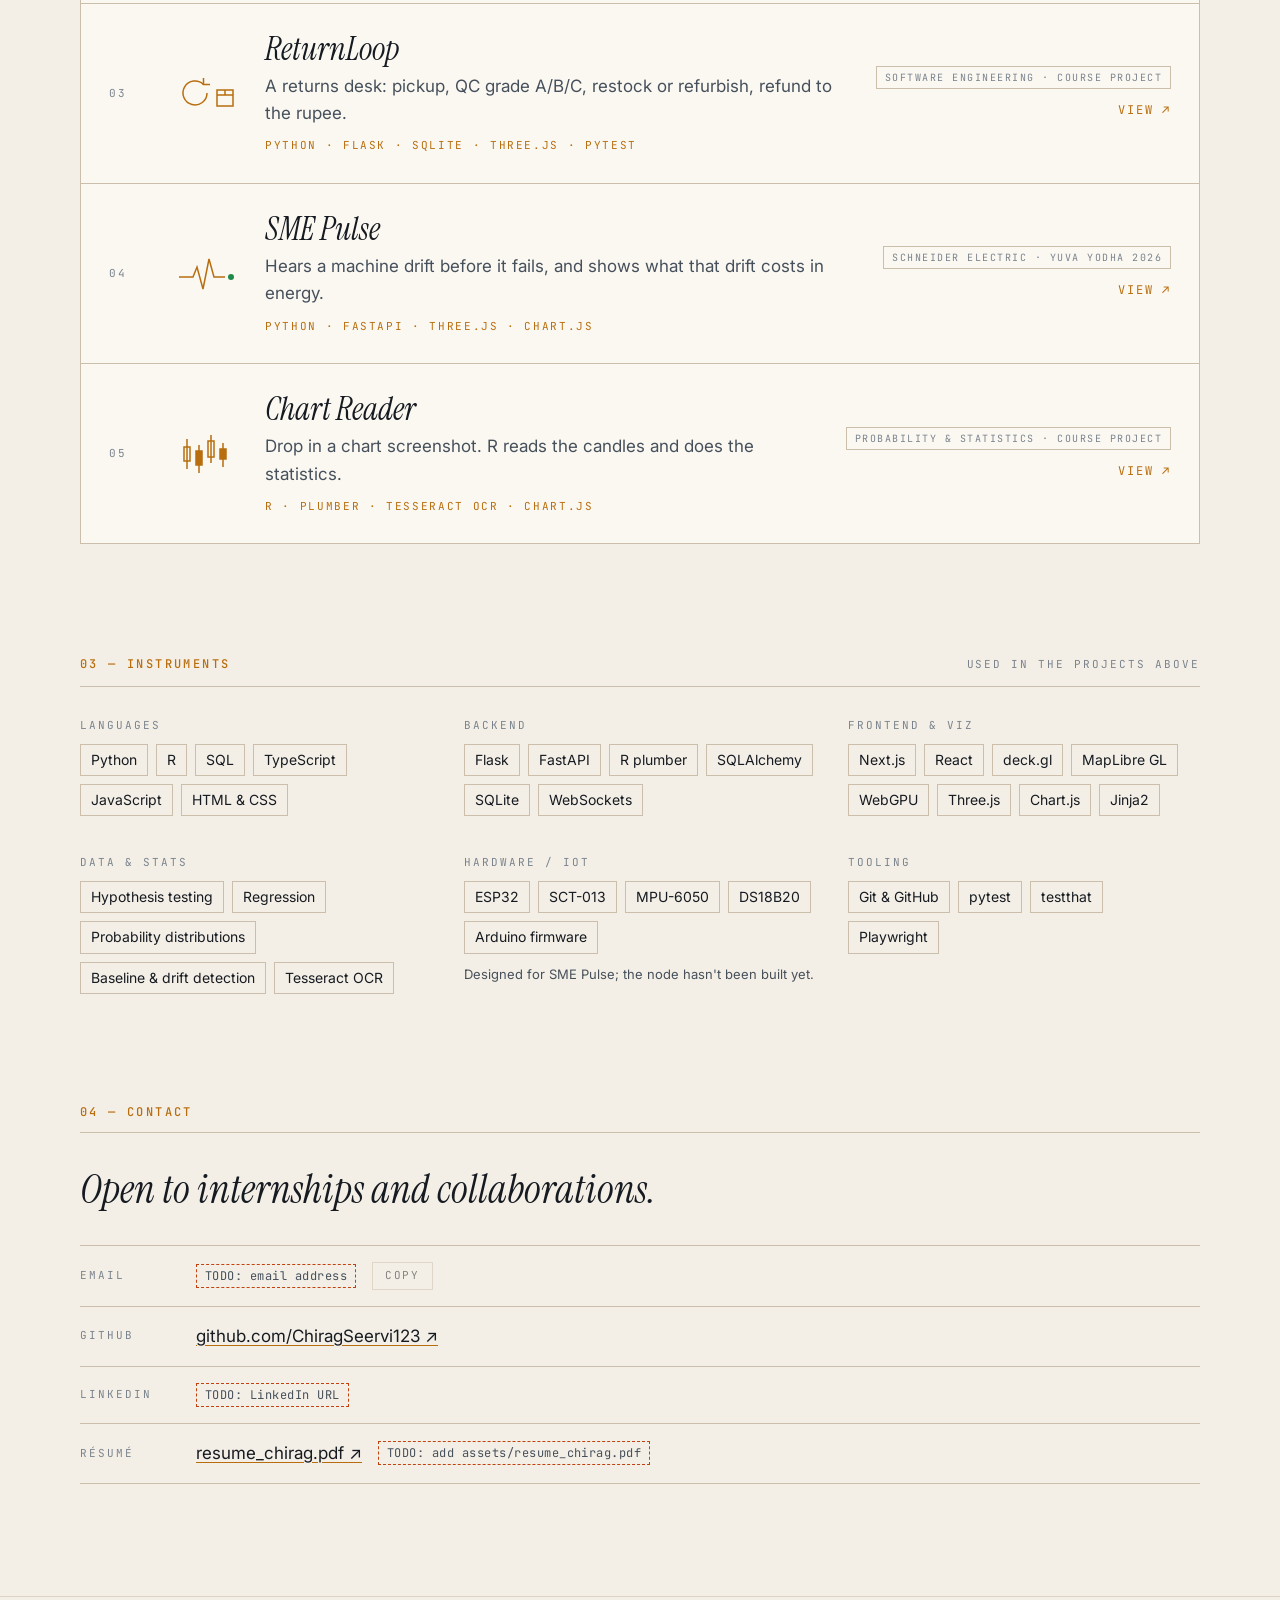
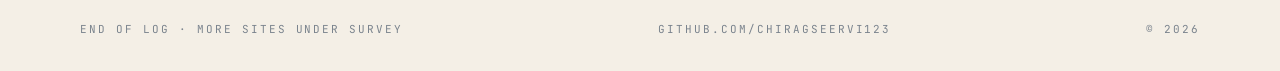
==== commit 979f1068: "Stage 5: motion Hero canvas with 12 nested, slowly drifting contour loops and a cursor parallax; pau" ====
--- a/index.html
+++ b/index.html
@@ -56,6 +56,7 @@
   <main id="main">
     <!-- ===== Hero ===== -->
     <section class="hero" aria-labelledby="hero-name">
+      <canvas class="hero-canvas" aria-hidden="true"></canvas>
       <span class="hero-corner hero-tl label" aria-hidden="true">Survey log · No. 055</span>
       <span class="hero-corner hero-tr label" aria-hidden="true">26.3°N · 73.0°E · Jodhpur</span>
       <span class="hero-corner hero-bl label" aria-hidden="true">BTech CSE · Data Science</span>
--- a/css/main.css
+++ b/css/main.css
@@ -454,6 +454,14 @@
     linear-gradient(90deg, var(--line) 1px, transparent 1px);
   background-size: 40px 40px;
   background-position: center center;
+}
+
+/* Animated contour lines, drawn by js/main.js. */
+.hero-canvas {
+  position: absolute;
+  inset: 0;
+  width: 100%;
+  height: 100%;
 }
 
 .hero-inner {
@@ -816,3 +824,442 @@
   letter-spacing: 0.15em;
   color: var(--ok);
 }
+
+/* ---------- 12. Case-study pages ---------- */
+
+/* Text sits in a ~760px column; figures may use the full width. */
+.col {
+  max-width: var(--column);
+  margin: 0 auto;
+}
+
+.case-head {
+  padding-top: 56px;
+}
+
+.back-link {
+  display: inline-block;
+  margin-bottom: 40px;
+  text-decoration: none;
+}
+
+.back-link:hover {
+  color: var(--accent);
+}
+
+.case-no {
+  margin-bottom: 8px;
+  color: var(--accent);
+}
+
+.case-name {
+  font-family: var(--serif);
+  font-style: italic;
+  font-size: clamp(52px, 10vw, 96px);
+  line-height: 1;
+}
+
+.case-line {
+  margin: 16px 0 20px;
+  font-family: var(--serif);
+  font-style: italic;
+  font-size: clamp(22px, 3vw, 28px);
+  line-height: 1.3;
+  color: var(--text-2);
+}
+
+.case-badges {
+  display: flex;
+  flex-wrap: wrap;
+  gap: 8px;
+  margin-bottom: 16px;
+}
+
+.case-tech {
+  font-family: var(--mono);
+  font-size: 11px;
+  text-transform: uppercase;
+  letter-spacing: 0.15em;
+  line-height: 1.8;
+  color: var(--accent);
+}
+
+.case-tech .planned {
+  color: var(--text-2);
+}
+
+.case-actions {
+  display: flex;
+  flex-wrap: wrap;
+  gap: 12px;
+  margin-top: 28px;
+}
+
+.case-section {
+  padding-top: 72px;
+}
+
+.bullets {
+  padding-left: 20px;
+}
+
+.bullets li {
+  margin-bottom: 10px;
+}
+
+.bullets li::marker {
+  color: var(--accent);
+}
+
+code {
+  font-family: var(--mono);
+  font-size: 0.85em;
+  color: var(--text);
+}
+
+/* At a glance: four cells in a strip (2 × 2 on phones). */
+.glance {
+  display: grid;
+  grid-template-columns: 1fr 1fr;
+  margin: 0;
+  /* The box draws the top and left edges; each cell draws its right and bottom edges. */
+  border-top: 1px solid var(--line-2);
+  border-left: 1px solid var(--line-2);
+}
+
+@media (min-width: 720px) {
+  .glance { grid-template-columns: repeat(4, 1fr); }
+}
+
+.glance div {
+  padding: 16px;
+  border-right: 1px solid var(--line-2);
+  border-bottom: 1px solid var(--line-2);
+}
+
+.glance dt {
+  margin-bottom: 6px;
+}
+
+.glance dd {
+  margin: 0;
+  font-family: var(--serif);
+  font-size: 20px;
+  line-height: 1.25;
+}
+
+.glance dd .todo {
+  font-size: 11px;
+}
+
+/* A highlighted note, e.g. "results are from simulation". */
+.note {
+  margin: 0 0 24px;
+  padding: 16px 20px;
+  border: 1px solid var(--line-2);
+  border-left: 3px solid var(--accent);
+  background: var(--surface);
+}
+
+.note p:last-child {
+  margin-bottom: 0;
+}
+
+.note-title {
+  display: block;
+  margin-bottom: 6px;
+  color: var(--accent);
+}
+
+/* ---------- 13. Pipeline diagram ---------- */
+
+.pipeline {
+  max-width: var(--max);
+  margin: 0 auto 28px;
+  padding: 16px;
+  border: 1px solid var(--line);
+  background: var(--surface);
+  overflow-x: auto; /* phones scroll the diagram instead of shrinking the text */
+}
+
+.pipeline svg {
+  display: block;
+  width: 100%;
+  min-width: 960px; /* keeps the smallest SVG text at 11px or larger */
+  height: auto;
+}
+
+.pipeline .box {
+  fill: var(--surface-2);
+  stroke: var(--line-2);
+  stroke-width: 1;
+}
+
+.pipeline .box-planned {
+  fill: none;
+  stroke-dasharray: 5 4;
+}
+
+.pipeline .box-sim {
+  stroke: var(--ok);
+}
+
+.pipeline .t {
+  font-family: var(--mono);
+  font-size: 13px;
+  font-weight: 500;
+  fill: var(--text);
+}
+
+.pipeline .s {
+  font-family: var(--mono);
+  font-size: 12px;
+  fill: var(--text-2);
+}
+
+.pipeline .n {
+  font-family: var(--mono);
+  font-size: 12px;
+  letter-spacing: 0.1em;
+  fill: var(--muted);
+}
+
+.pipeline .n-accent {
+  fill: var(--accent);
+}
+
+.pipeline .n-ok {
+  fill: var(--ok);
+}
+
+.pipeline .arrow {
+  fill: none;
+  stroke: var(--accent);
+  stroke-width: 1.5;
+}
+
+.pipeline .arrowhead {
+  fill: var(--accent);
+}
+
+.scroll-hint {
+  margin-top: -16px;
+  margin-bottom: 24px;
+}
+
+@media (min-width: 1008px) {
+  .scroll-hint { display: none; }
+}
+
+/* ---------- 14. Screenshots ---------- */
+
+.shots {
+  display: grid;
+  gap: 24px;
+  max-width: var(--max);
+  margin: 0 auto;
+}
+
+.shot {
+  margin: 0;
+}
+
+.shot img {
+  display: block;
+  width: 100%;
+  height: auto;
+  border: 1px solid var(--line-2);
+  background: var(--surface-2);
+}
+
+/* Shown only when the image file is missing (the img's onerror adds .is-missing). */
+.shot-ph {
+  display: none;
+  place-items: center;
+  aspect-ratio: 16 / 10;
+  border: 1px dashed var(--todo);
+  background: var(--surface);
+  font-family: var(--mono);
+  font-size: 12px;
+  text-transform: uppercase;
+  letter-spacing: 0.15em;
+  color: var(--text-2);
+}
+
+.shot.is-missing img {
+  display: none;
+}
+
+.shot.is-missing .shot-ph {
+  display: grid;
+}
+
+.shot figcaption {
+  margin-top: 8px;
+  font-family: var(--mono);
+  font-size: 11px;
+  text-transform: uppercase;
+  letter-spacing: 0.15em;
+  color: var(--text-2);
+}
+
+/* ---------- 15. Evidence ---------- */
+
+.stats {
+  display: grid;
+  gap: 0;
+  margin: 0 0 20px;
+  padding: 0;
+  list-style: none;
+  border-top: 1px solid var(--line-2);
+  border-left: 1px solid var(--line-2);
+}
+
+@media (min-width: 560px) {
+  .stats { grid-template-columns: 1fr 1fr; }
+}
+
+.stats li {
+  margin: 0;
+  padding: 20px;
+  border-right: 1px solid var(--line-2);
+  border-bottom: 1px solid var(--line-2);
+}
+
+.stat-value {
+  display: block;
+  font-family: var(--serif);
+  font-size: 36px;
+  line-height: 1.1;
+  color: var(--accent);
+}
+
+.stat-label {
+  display: block;
+  margin-top: 6px;
+  font-size: 14px;
+  line-height: 1.5;
+  color: var(--text-2);
+}
+
+.source-line {
+  font-size: 14px;
+  color: var(--text-2);
+}
+
+/* ---------- 16. My role placeholder ---------- */
+
+/* Deliberately loud: it must be obvious this part is not written yet. */
+.role-todo {
+  padding: 24px;
+  border: 2px dashed var(--todo);
+  font-family: var(--mono);
+  font-size: 13px;
+  line-height: 1.7;
+  color: var(--text-2);
+}
+
+.role-todo strong {
+  display: block;
+  margin-bottom: 8px;
+  font-weight: 500;
+  text-transform: uppercase;
+  letter-spacing: 0.15em;
+  color: var(--text);
+}
+
+.role-todo p {
+  margin-bottom: 0.6em;
+}
+
+.role-todo p:last-child {
+  margin-bottom: 0;
+}
+
+/* ---------- 17. Prev / next ---------- */
+
+.pager {
+  display: grid;
+  grid-template-columns: 1fr 1fr;
+  margin-top: 96px;
+  border: 1px solid var(--line-2);
+}
+
+.pager a {
+  display: block;
+  padding: 20px;
+  text-decoration: none;
+  transition: background-color var(--fast);
+}
+
+.pager a:hover {
+  background: var(--surface);
+  color: var(--text);
+}
+
+.pager a + a {
+  border-left: 1px solid var(--line-2);
+  text-align: right;
+}
+
+.pager-name {
+  display: block;
+  margin-top: 4px;
+  font-family: var(--serif);
+  font-style: italic;
+  font-size: clamp(22px, 4vw, 30px);
+  line-height: 1.15;
+}
+
+/* ---------- 18. Motion ---------- */
+
+/* Sections fade and slide up 12px the first time they scroll into view.
+   main.js adds .reveal, so with JavaScript off nothing is ever hidden. */
+.reveal {
+  opacity: 0;
+  transform: translateY(12px);
+  transition: opacity var(--slow), transform var(--slow);
+}
+
+.reveal.is-visible {
+  opacity: 1;
+  transform: none;
+}
+
+/* Card hover: the glyph lines draw themselves in and the arrow nudges. */
+.card-glyph .draw {
+  stroke-dasharray: 1; /* each path has pathLength="1" */
+}
+
+.card:hover .draw,
+.card:focus-visible .draw {
+  animation: draw-in var(--slow);
+}
+
+@keyframes draw-in {
+  from { stroke-dashoffset: 1; }
+  to   { stroke-dashoffset: 0; }
+}
+
+.card:hover .arrow,
+.card:focus-visible .arrow {
+  transform: translate(2px, -2px);
+}
+
+@media (prefers-reduced-motion: reduce) {
+  html {
+    scroll-behavior: auto;
+  }
+
+  *,
+  *::before,
+  *::after {
+    animation: none !important;
+    transition: none !important;
+  }
+
+  .reveal {
+    opacity: 1;
+    transform: none;
+  }
+}
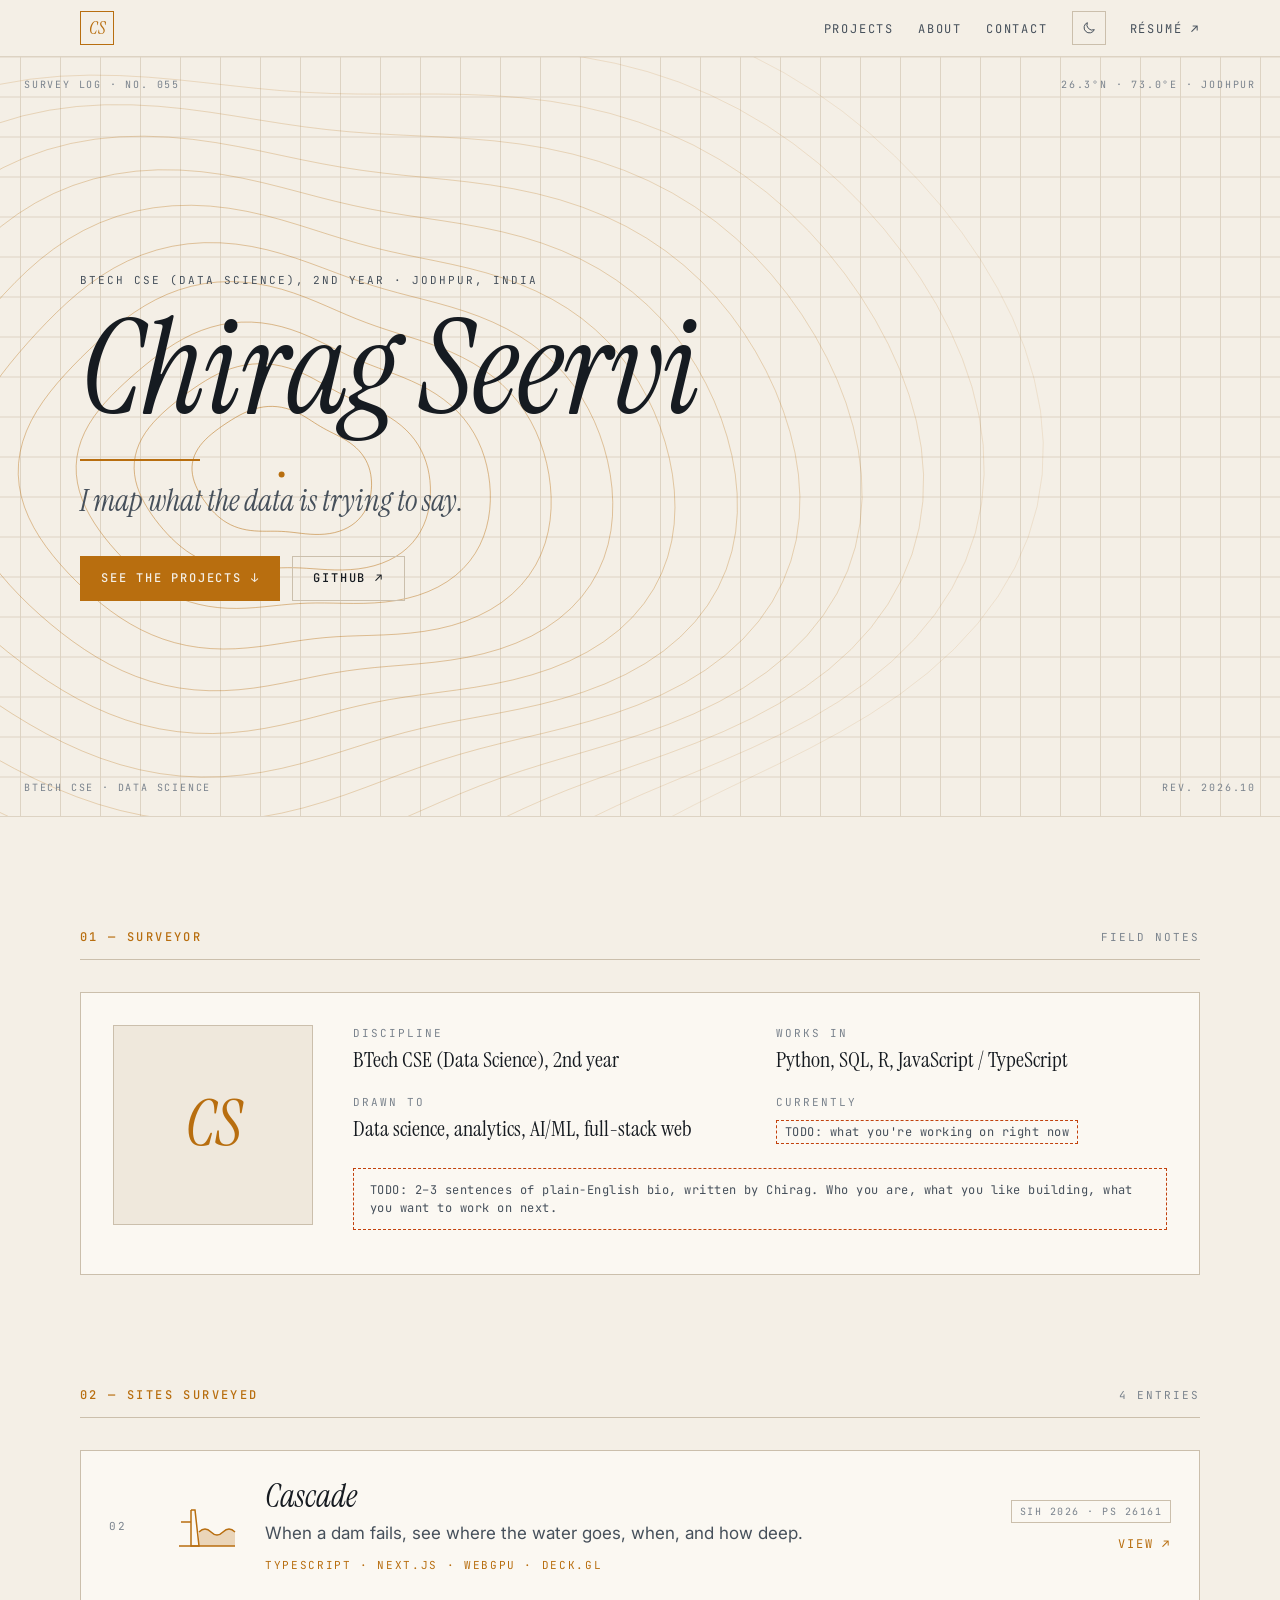
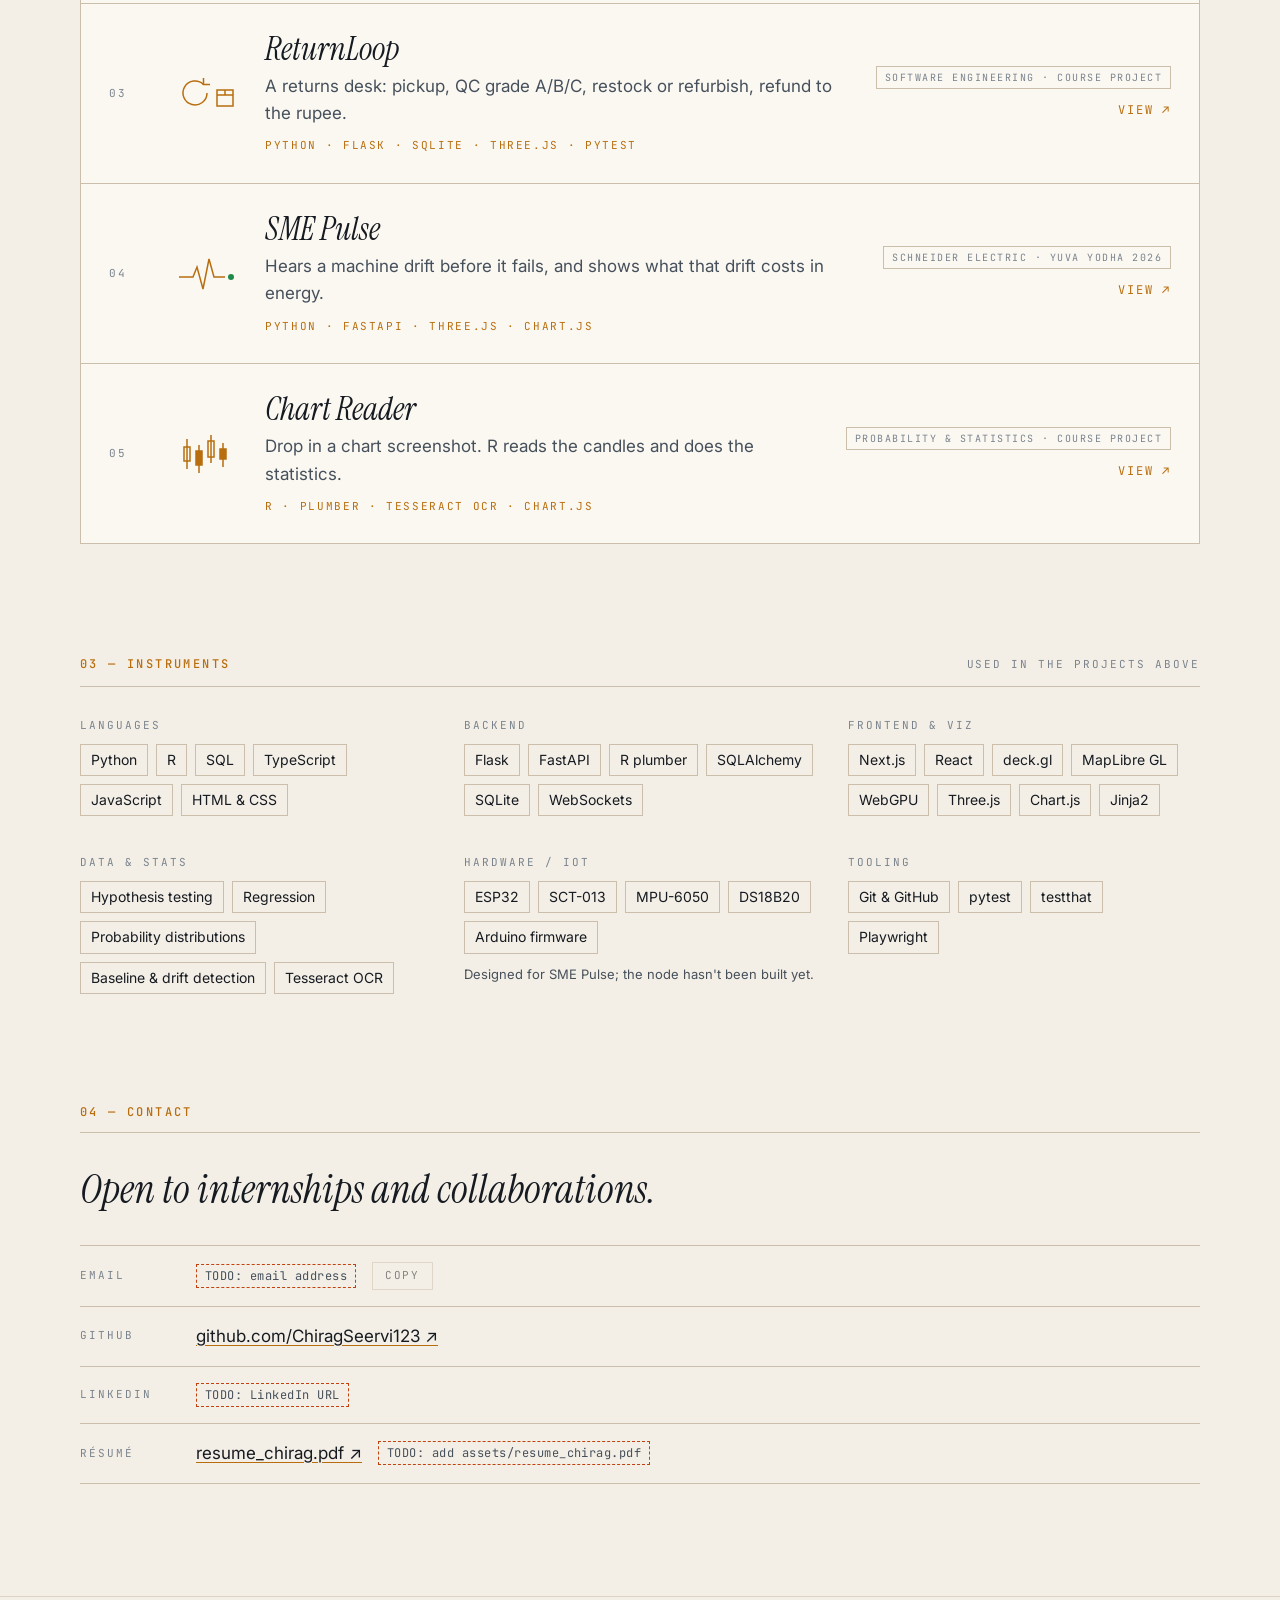
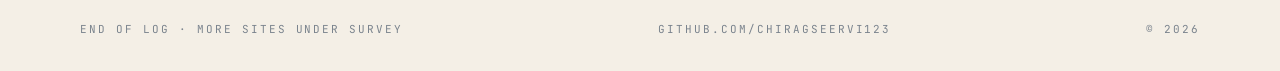
==== commit 240b802d: "Stage 6: polish Open Graph and Twitter tags on every page (pointing at the GitHub Pages address), a " ====
--- a/index.html
+++ b/index.html
@@ -5,6 +5,22 @@
   <meta name="viewport" content="width=device-width, initial-scale=1">
   <title>Chirag Seervi — Survey Log</title>
   <meta name="description" content="Chirag Seervi, BTech CSE (Data Science) student in Jodhpur. Four projects in data, simulation and full-stack web.">
+  <meta name="theme-color" content="#0a0e13">
+  <link rel="icon" href="assets/favicon.svg" type="image/svg+xml">
+  <!-- Social sharing. These URLs assume GitHub Pages at https://chiragseervi123.github.io/portfolio/; change them if the site lives elsewhere. -->
+  <meta property="og:type" content="website">
+  <meta property="og:site_name" content="Chirag Seervi">
+  <meta property="og:title" content="Chirag Seervi — Survey Log">
+  <meta property="og:description" content="Chirag Seervi, BTech CSE (Data Science) student in Jodhpur. Four projects in data, simulation and full-stack web.">
+  <meta property="og:url" content="https://chiragseervi123.github.io/portfolio/">
+  <meta property="og:image" content="https://chiragseervi123.github.io/portfolio/assets/og-image.png">
+  <meta property="og:image:width" content="1200">
+  <meta property="og:image:height" content="630">
+  <meta property="og:image:alt" content="Chirag Seervi: I map what the data is trying to say.">
+  <meta name="twitter:card" content="summary_large_image">
+  <meta name="twitter:title" content="Chirag Seervi — Survey Log">
+  <meta name="twitter:description" content="Chirag Seervi, BTech CSE (Data Science) student in Jodhpur. Four projects in data, simulation and full-stack web.">
+  <meta name="twitter:image" content="https://chiragseervi123.github.io/portfolio/assets/og-image.png">
 
   <script>
     // Pick the theme before the page draws: saved choice, else the system setting.
